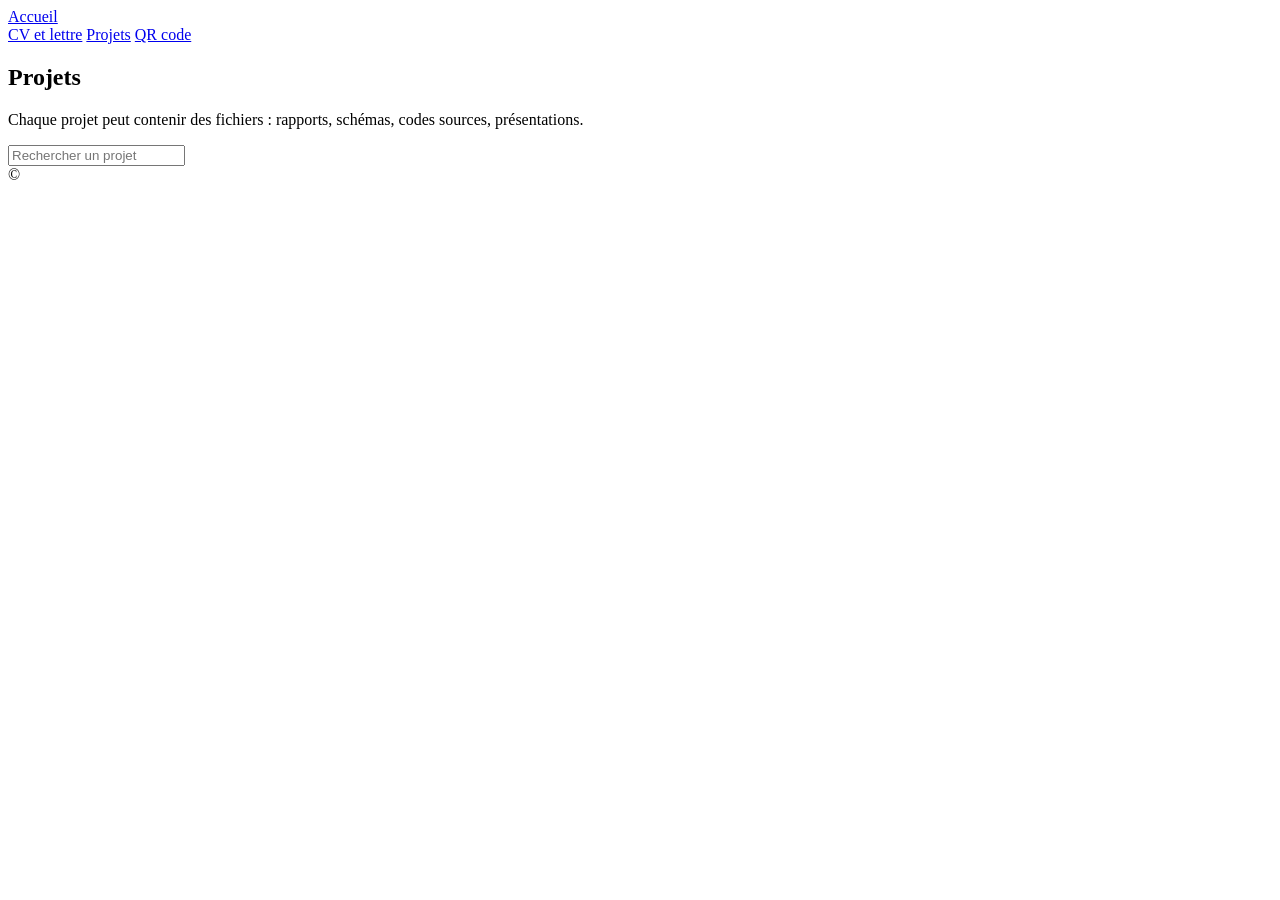
==== projets.html @ 3cf53f0b "Add files via upload" ====
<!doctype html>
<html lang="fr">
<head>
<meta charset="utf-8">
<meta name="viewport" content="width=device-width,initial-scale=1">
<title>Projets</title>
<link rel="preconnect" href="https://fonts.googleapis.com">
<link rel="preconnect" href="https://fonts.gstatic.com" crossorigin>
<link href="https://fonts.googleapis.com/css2?family=Familjen+Grotesk:wght@500;600;700&family=Public+Sans:wght@400;500;600&display=swap" rel="stylesheet">
<link rel="stylesheet" href="assets/style.css">
</head>
<body data-page="projects">
<header class="top"><div class="wrap">
  <a class="brand" href="index.html">Accueil</a>
  <nav aria-label="Navigation principale">
    <a data-page="home" href="index.html">CV et lettre</a>
    <a data-page="projects" href="projets.html">Projets</a>
    <a data-page="qr" href="qr.html">QR code</a>
  </nav>
</div></header>
<main><section><div class="wrap">
  <h2>Projets</h2>
  <p class="lead">Chaque projet peut contenir des fichiers : rapports, schémas, codes sources, présentations.</p>
  <div class="tools">
    <input id="q" type="search" placeholder="Rechercher un projet" aria-label="Rechercher un projet">
    <div id="tags" class="chips" role="group" aria-label="Filtrer par thème"></div>
  </div>
  <div class="projects" id="projects"></div>
</div></section></main>
<footer><div class="wrap"><span></span><span>© <span id="year"></span></span></div></footer>
<script src="assets/app.js"></script>
</body>
</html>
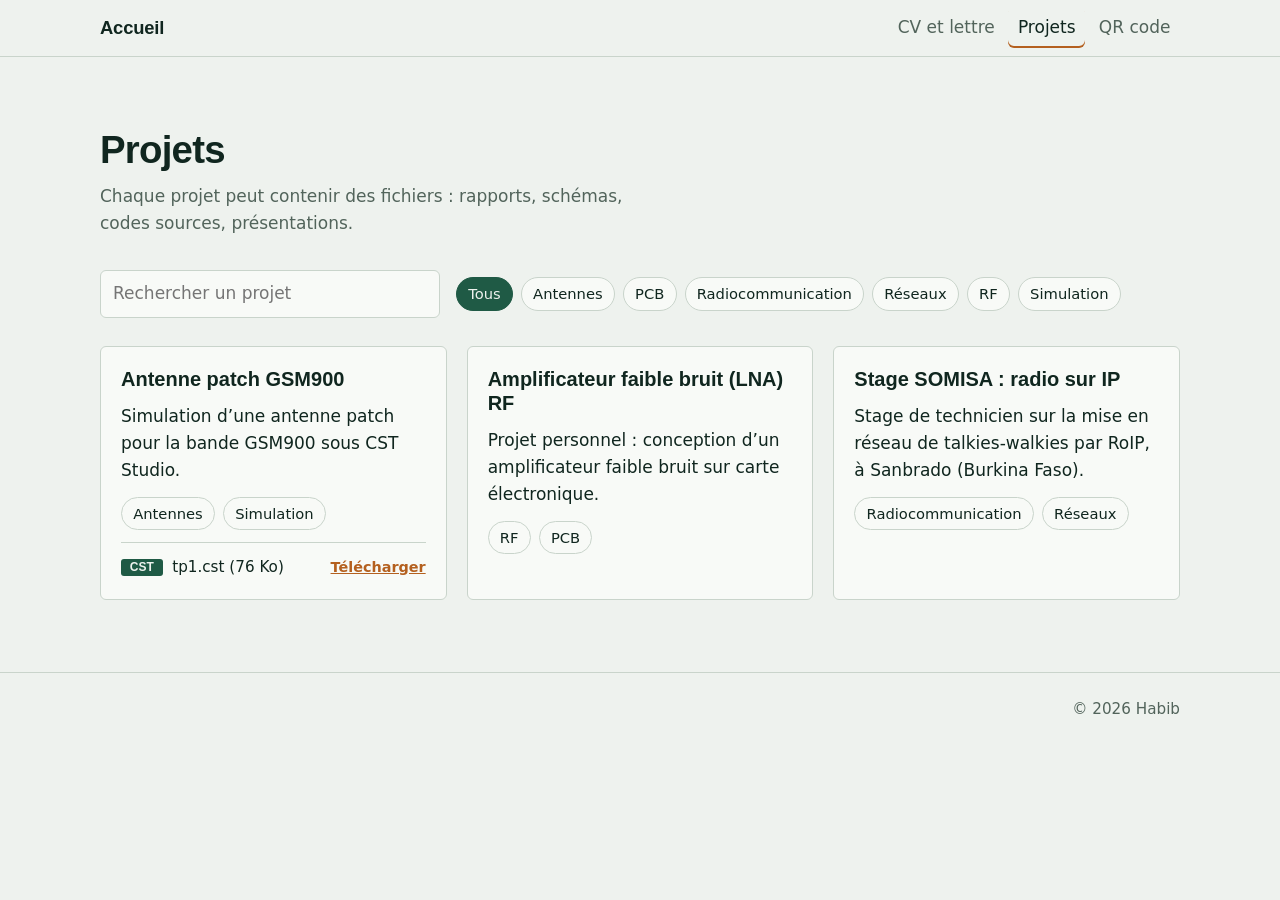
==== commit fdc85d2f: "Add files via upload" ====
--- a/projets.html
+++ b/projets.html
@@ -12,7 +12,7 @@
 <body data-page="projects">
 <header class="top"><div class="wrap">
   <a class="brand" href="index.html">Accueil</a>
-  <nav aria-label="Navigation principale">
+  <nav class="main-nav" aria-label="Navigation principale">
     <a data-page="home" href="index.html">CV et lettre</a>
     <a data-page="projects" href="projets.html">Projets</a>
     <a data-page="qr" href="qr.html">QR code</a>
--- a/assets/style.css
+++ b/assets/style.css
@@ -0,0 +1,118 @@
+:root{
+  --bg:#eef2ee; --paper:#f8faf7; --ink:#10261f; --muted:#52645b; --line:#c9d4cb;
+  --green:#1f5a45; --copper:#b4601f; --copper-ink:#fff; --chart:#1f5a45;
+  --radius:6px;
+  --display:"Familjen Grotesk","Helvetica Neue",Arial,sans-serif;
+  --body:"Public Sans","Segoe UI",system-ui,sans-serif;
+}
+@media (prefers-color-scheme:dark){
+  :root{--bg:#0c1a15; --paper:#12241d; --ink:#e8f0ea; --muted:#9db0a5; --line:#264036; --green:#6fc29e; --copper:#e08a46; --copper-ink:#1a0f06; --chart:#6fc29e}
+}
+*{box-sizing:border-box}
+html{scroll-behavior:smooth}
+body{margin:0;background:var(--bg);color:var(--ink);font:400 1.0625rem/1.6 var(--body);-webkit-font-smoothing:antialiased}
+a{color:inherit}
+:focus-visible{outline:3px solid var(--copper);outline-offset:2px}
+.wrap{width:min(1080px,100% - 2.5rem);margin-inline:auto}
+
+/* header */
+.top{border-bottom:1px solid var(--line);background:var(--bg);position:sticky;top:0;z-index:5}
+.top .wrap{display:flex;align-items:center;justify-content:space-between;gap:1rem;min-height:3.5rem}
+.brand{font:700 1.15rem var(--display);text-decoration:none;letter-spacing:-.01em}
+.top nav{display:flex;gap:.25rem;flex-wrap:wrap}
+.top nav a{padding:.4rem .6rem;border-radius:var(--radius);text-decoration:none;color:var(--muted);font-weight:500}
+.top nav a:hover{color:var(--ink)}
+.top nav a[aria-current="page"]{color:var(--ink);box-shadow:inset 0 -2px 0 var(--copper)}
+
+/* hero */
+.hero{position:relative;overflow:hidden;border-bottom:1px solid var(--line)}
+.hero .wrap{position:relative;padding:clamp(3rem,9vw,7rem) 0 clamp(3rem,8vw,6rem)}
+.smith{position:absolute;right:-6%;top:50%;transform:translateY(-50%);width:min(620px,80vw);height:auto;color:var(--chart);opacity:.5;pointer-events:none}
+.hero-text{position:relative;max-width:38rem}
+.hero h1{font:700 clamp(3rem,10vw,6.5rem)/.95 var(--display);letter-spacing:-.035em;margin:0 0 1.25rem}
+.hero .role{font:600 clamp(1.15rem,2.4vw,1.5rem)/1.3 var(--display);margin:0 0 .35rem}
+.hero .school{color:var(--muted);margin:0 0 1.25rem}
+.hero .intro{max-width:34rem;margin:0 0 2rem}
+.actions{display:flex;flex-wrap:wrap;gap:.75rem}
+.btn{display:inline-flex;align-items:center;gap:.5rem;padding:.7rem 1.15rem;border-radius:var(--radius);font:600 1rem var(--body);text-decoration:none;border:1.5px solid var(--ink);background:transparent;color:var(--ink);cursor:pointer}
+.btn:hover{background:var(--ink);color:var(--bg)}
+.btn.primary{background:var(--copper);border-color:var(--copper);color:var(--copper-ink)}
+.btn.primary:hover{filter:brightness(1.08);background:var(--copper);color:var(--copper-ink)}
+.btn.small{padding:.4rem .75rem;font-size:.9rem}
+.btn.danger{border-color:#b3261e;color:#b3261e}
+.btn.danger:hover{background:#b3261e;color:#fff}
+.btn[disabled]{opacity:.5;cursor:default}
+
+/* sections */
+section{padding:clamp(2.5rem,6vw,4.5rem) 0}
+h2{font:700 clamp(1.7rem,4vw,2.4rem)/1.1 var(--display);letter-spacing:-.02em;margin:0 0 .75rem}
+.lead{color:var(--muted);margin:0 0 2rem;max-width:36rem}
+.chips{display:flex;flex-wrap:wrap;gap:.5rem;list-style:none;padding:0;margin:0}
+.chips li,.chip{padding:.25rem .7rem;border:1px solid var(--line);border-radius:99px;font-size:.92rem;background:var(--paper)}
+button.chip{font:inherit;font-size:.92rem;color:inherit;cursor:pointer}
+button.chip[aria-pressed="true"]{background:var(--green);border-color:var(--green);color:var(--bg)}
+
+.docs{display:grid;grid-template-columns:repeat(auto-fit,minmax(min(100%,420px),1fr));gap:1.5rem}
+.doc{background:var(--paper);border:1px solid var(--line);border-radius:var(--radius);overflow:hidden;display:flex;flex-direction:column}
+.doc header{padding:1rem 1.15rem;display:flex;justify-content:space-between;align-items:center;gap:.75rem;flex-wrap:wrap;border-bottom:1px solid var(--line)}
+.doc h3{margin:0;font:700 1.2rem var(--display)}
+.doc .btns{display:flex;gap:.5rem;flex-wrap:wrap}
+.doc iframe{width:100%;height:560px;border:0;background:#fff}
+.doc .missing{padding:3rem 1.15rem;color:var(--muted);text-align:center}
+@media (max-width:760px){.doc iframe{display:none}}
+
+/* projects */
+.tools{display:flex;flex-wrap:wrap;gap:1rem;align-items:center;margin-bottom:1.75rem}
+.tools input[type=search]{flex:1 1 220px;max-width:340px}
+input,textarea,select{font:inherit;color:inherit;background:var(--paper);border:1.5px solid var(--line);border-radius:var(--radius);padding:.6rem .75rem;width:100%}
+input[type=file]{padding:.45rem}
+textarea{min-height:6rem;resize:vertical}
+.projects{display:grid;grid-template-columns:repeat(auto-fill,minmax(min(100%,320px),1fr));gap:1.25rem}
+.project{background:var(--paper);border:1px solid var(--line);border-radius:var(--radius);padding:1.25rem;display:flex;flex-direction:column;gap:.75rem}
+.project h3{margin:0;font:700 1.25rem/1.2 var(--display)}
+.project .date{color:var(--muted);font-size:.9rem}
+.project p{margin:0}
+.files{list-style:none;margin:auto 0 0;padding:.75rem 0 0;border-top:1px solid var(--line);display:grid;gap:.5rem}
+.files li{display:flex;align-items:center;gap:.6rem;flex-wrap:wrap}
+.files .ext{font:700 .75rem var(--display);background:var(--green);color:var(--bg);border-radius:3px;padding:.1rem .4rem;min-width:2.6rem;text-align:center}
+.files .name{flex:1 1 8rem;word-break:break-word;font-size:.95rem}
+.files a.act{font-size:.9rem;color:var(--copper);font-weight:600}
+.empty{padding:3rem 0;color:var(--muted)}
+
+/* qr */
+.qrbox{display:grid;gap:2rem;grid-template-columns:auto 1fr;align-items:start}
+@media (max-width:700px){.qrbox{grid-template-columns:1fr}}
+.qrbox canvas{background:#fff;padding:14px;border-radius:var(--radius);border:1px solid var(--line);max-width:100%;height:auto;image-rendering:pixelated}
+.field{display:grid;gap:.35rem;margin-bottom:1rem}
+.field label{font-weight:600}
+.hint{color:var(--muted);font-size:.92rem;margin:0}
+
+/* admin */
+.panel{background:var(--paper);border:1px solid var(--line);border-radius:var(--radius);padding:1.25rem;margin-bottom:1.25rem}
+.tabs{display:flex;gap:.25rem;flex-wrap:wrap;border-bottom:1px solid var(--line);margin-bottom:1.5rem}
+.tabs button{font:600 1rem var(--body);background:none;border:0;padding:.7rem 1rem;color:var(--muted);cursor:pointer;border-bottom:3px solid transparent}
+.tabs button[aria-selected="true"]{color:var(--ink);border-bottom-color:var(--copper)}
+.row{display:flex;gap:.5rem;flex-wrap:wrap;align-items:center}
+.grid2{display:grid;grid-template-columns:1fr 1fr;gap:1rem}
+@media (max-width:640px){.grid2{grid-template-columns:1fr}}
+.status{position:fixed;left:50%;bottom:1.25rem;transform:translateX(-50%);max-width:min(90vw,520px);background:var(--ink);color:var(--bg);padding:.75rem 1.1rem;border-radius:var(--radius);font-weight:500;z-index:20}
+.status.err{background:#b3261e;color:#fff}
+.status[hidden]{display:none}
+.plist{list-style:none;margin:0;padding:0;display:grid;gap:.75rem}
+.plist li{display:flex;gap:1rem;justify-content:space-between;align-items:center;flex-wrap:wrap;background:var(--paper);border:1px solid var(--line);border-radius:var(--radius);padding:.85rem 1rem}
+.plist .t{font-weight:700;font-family:var(--display)}
+.plist .m{color:var(--muted);font-size:.9rem}
+.existing{display:grid;gap:.4rem;margin:.5rem 0 1rem}
+.existing label{display:flex;gap:.6rem;align-items:center;font-weight:400}
+.existing input{width:auto}
+
+footer{border-top:1px solid var(--line);padding:1.5rem 0;color:var(--muted);font-size:.95rem}
+footer .wrap{display:flex;gap:1rem;flex-wrap:wrap;justify-content:space-between}
+@media (prefers-reduced-motion:reduce){html{scroll-behavior:auto}}
+@media print{.top,.smith,footer,.actions{display:none}}
+@media (max-width:640px){
+  .top .wrap{min-height:3rem}
+  .top .main-nav{width:100%;flex-wrap:nowrap;justify-content:space-between;gap:0}
+  .top .main-nav a{flex:1 1 0;text-align:center;white-space:nowrap;padding:.8rem .25rem;font-size:.95rem;border-radius:0}
+  .top:has(.main-nav) .brand{display:none}
+}
